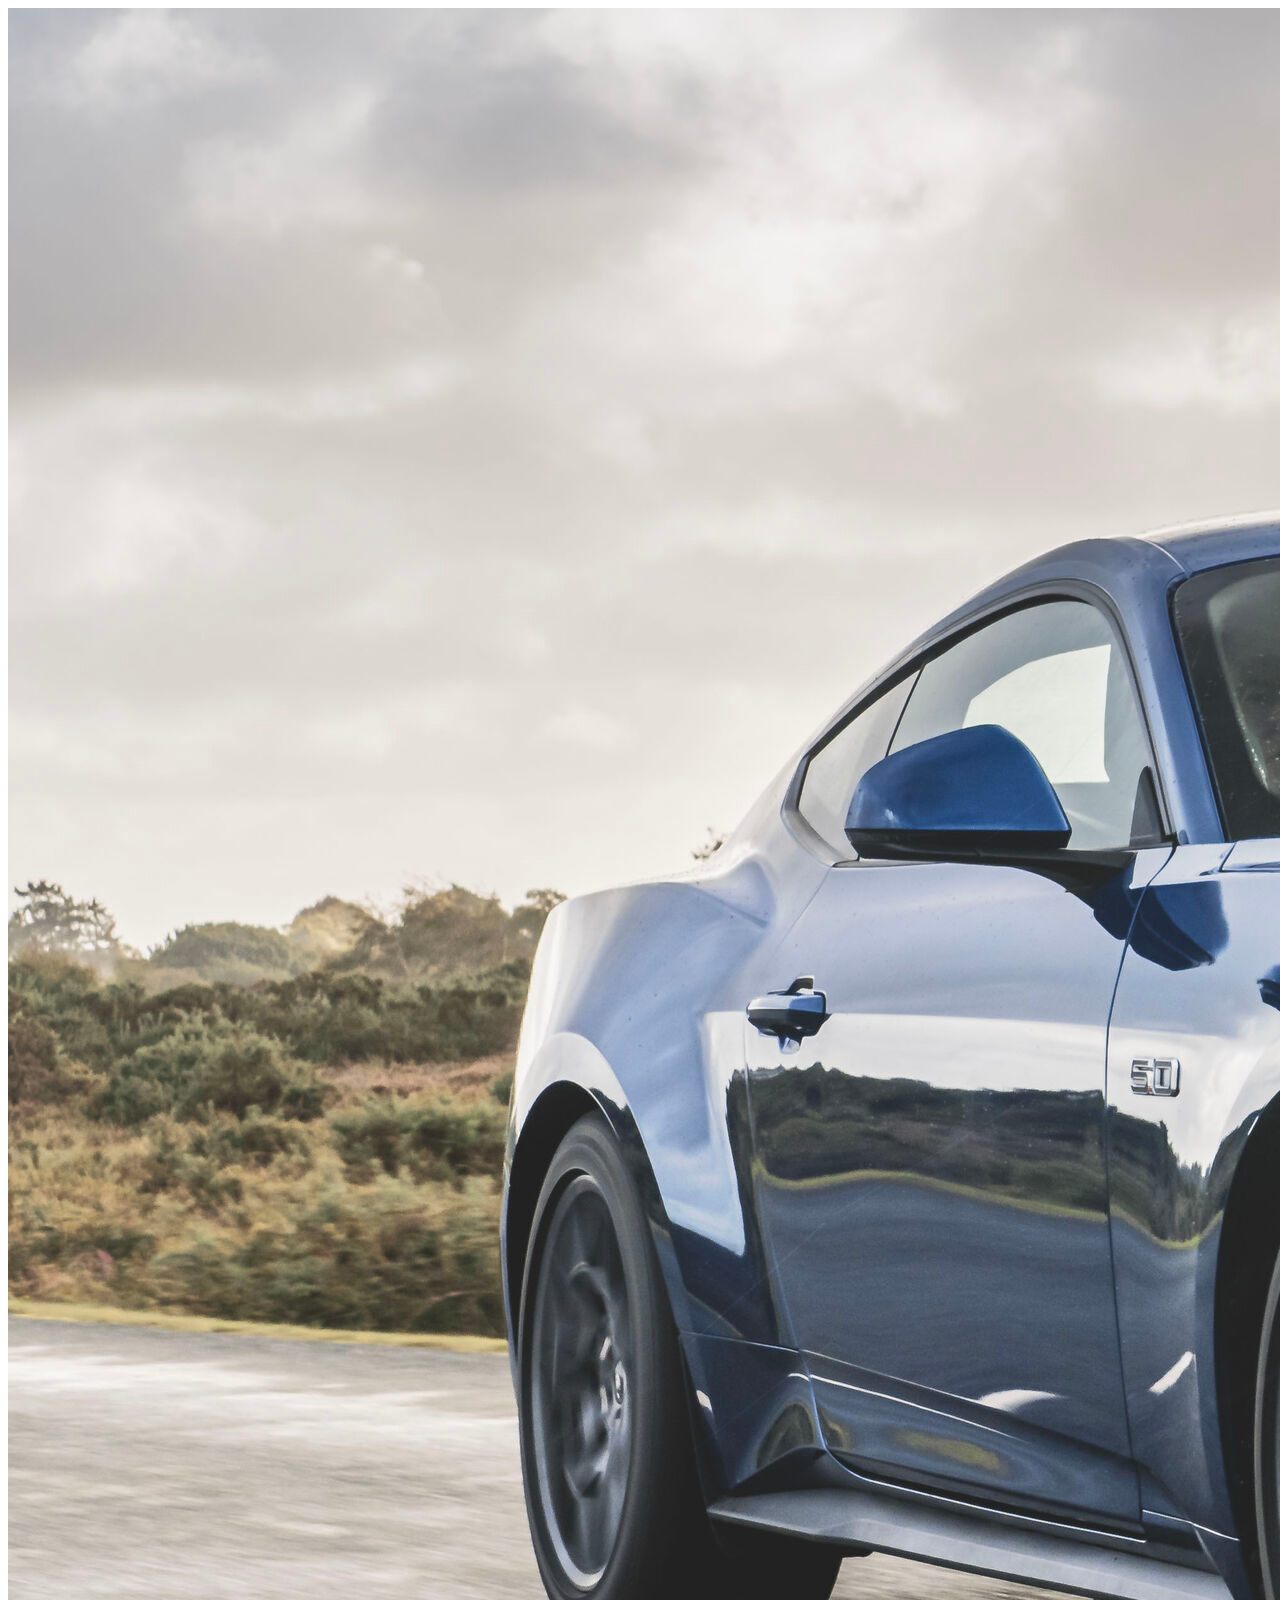
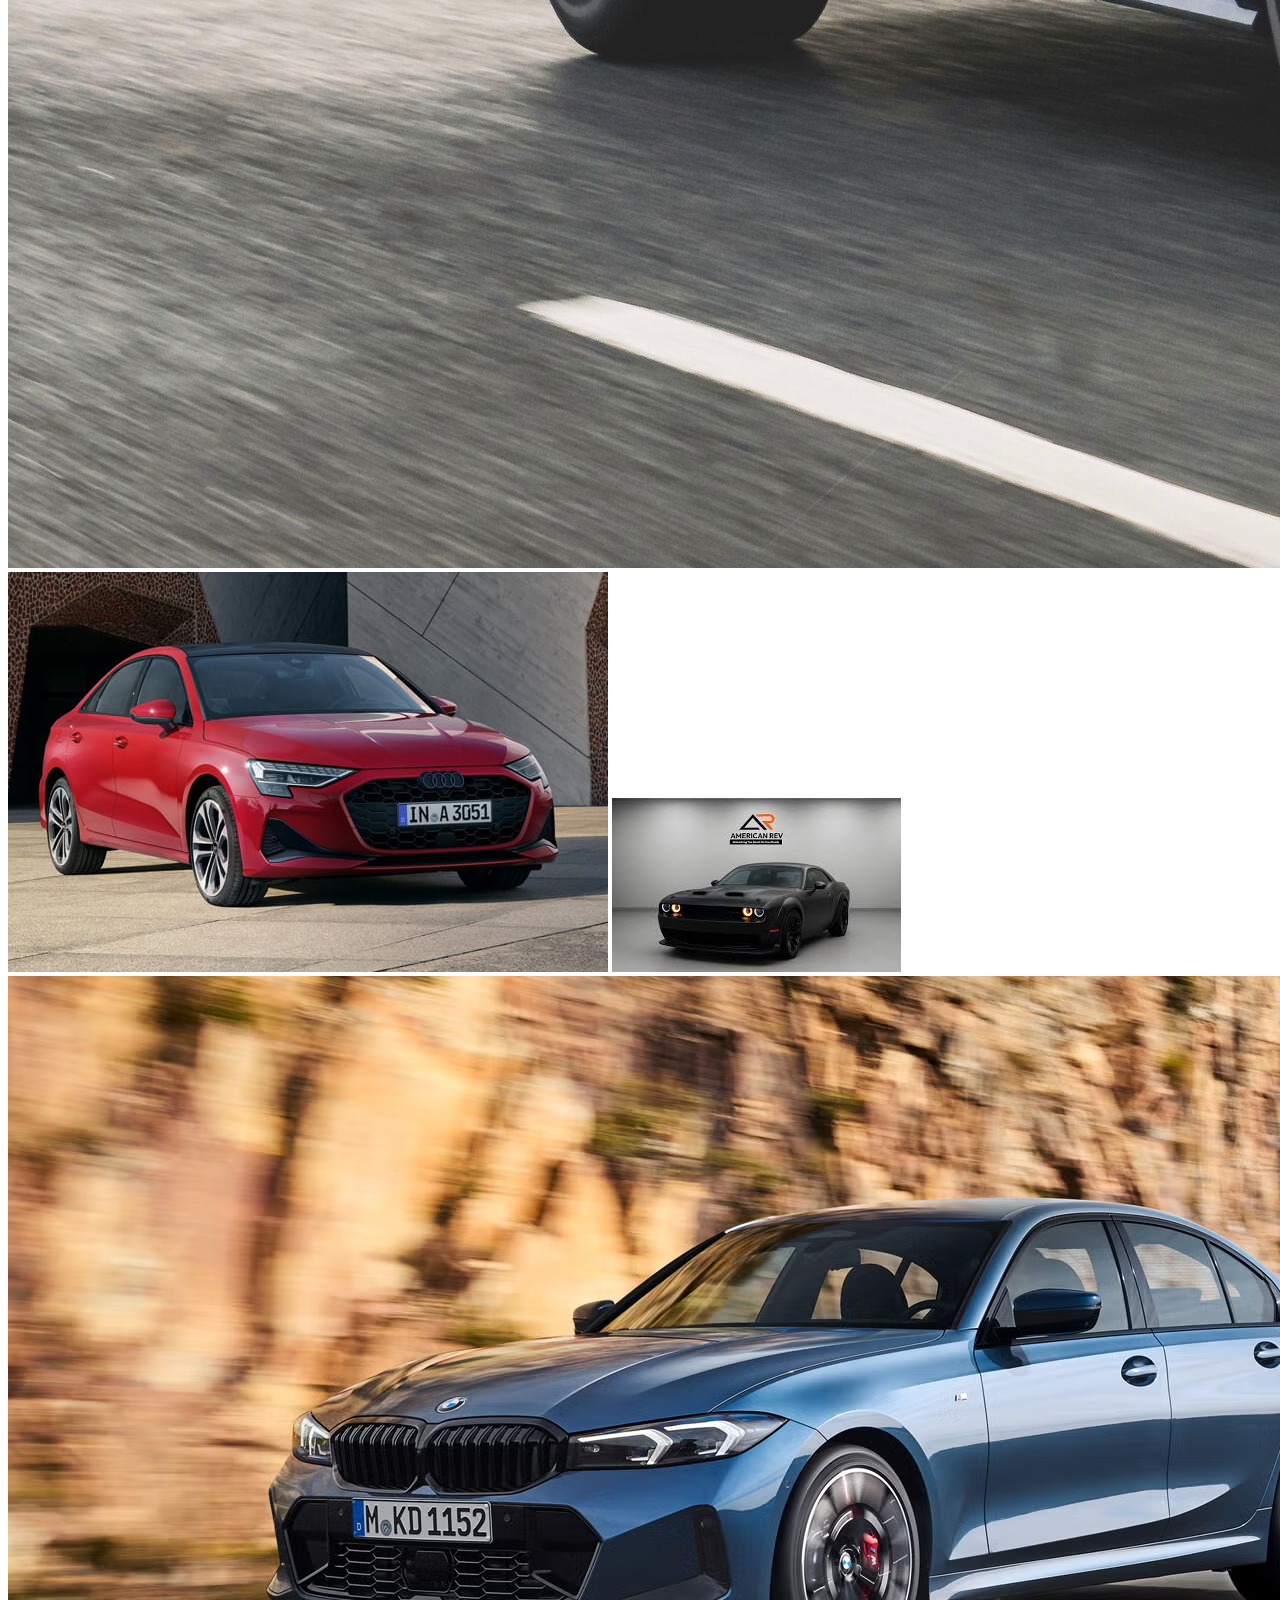
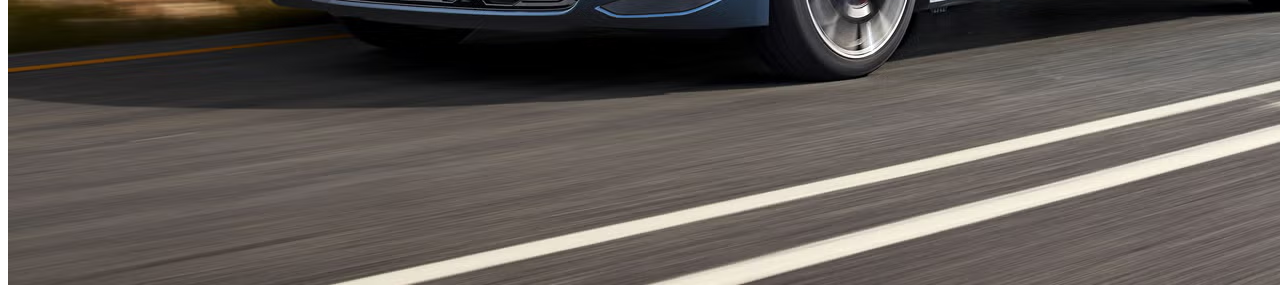
==== index.html @ 73e3424a "fixSlider:version2 rename the file from JQproject to index" ====
<!DOCTYPE html>
<html lang="en">

<head>
    <meta charset="UTF-8">
    <meta name="viewport" content="width=device-width, initial-scale=1.0">
    <title>Jquery Project</title>
    <link rel="stylesheet" href="JQproject.css">
    <script src="jquery.js"></script>
    <script src="JQproject2.js"></script>
    <script src="JQproject.js"></script>
</head>

<body>
    <div id="gallary">

        <img class="./img_in--body" src="img/54196859052_9249719e93_o.jpg" alt="">
        <img class="./img_in--body" src="img/Audi-A3-3.jpg" alt="">
        <img class="./img_in--body" src="img/download.jpeg" alt="">
        <img class="./img_in--body" src="img/2025-bmw-3-series-102-66562dcd6a1c6.avif" alt="">

    </div>
    <div id="slider">
        <div id="slider_content">
            <img id="slider_img" src="" alt="">
            <button id="prev_btn"> previous </button>
            <button id="next_btn"> next </button>
            <button id="close_btn"> close </button>
            <p id="counter"></p>
        </div>
    </div>
</body>

</html>
---- JQproject.css ----
.img_in--body {
    width: 35%;
    height: 280px;
    display: inline-block;
    position: relative;
    left: 180px;
}

#slider {
    display: none;
    position: absolute;
    top: 0;
    left: 0;
    width: 100%;
    height: 100%;
    background: rgba(0, 0, 0, 0.8);
    z-index: 9999;
}

#slider_content {
    position: absolute;
    top: 50%;
    left: 50%;
    transform: translate(-50%, -50%);
    width: 60%;
    text-align: center;
}

#slider_img {
    width: 100%;
    height: 450px;
}

#prev_btn,
#next_btn {
    position: absolute;
    top: 50%;
    transform: translateY(-50%);
    background: #fff;
    border: none;
    padding: 10px 20px;
    cursor: pointer;
    font-size: 20px;
    border-radius: 50px;
}

#prev_btn {
    left: -200px;
}

#next_btn {
    right: -150px;
}

#close_btn {
    position: absolute;
    top: -50px;
    right: -250px;
    background: #fff;
    border: none;
    padding: 8px 12px;
    cursor: pointer;
    font-size: 16px;
    border-radius: 50px;
}

#counter {
    color: #fff;
    text-align: center;
    margin-top: 10px;
}
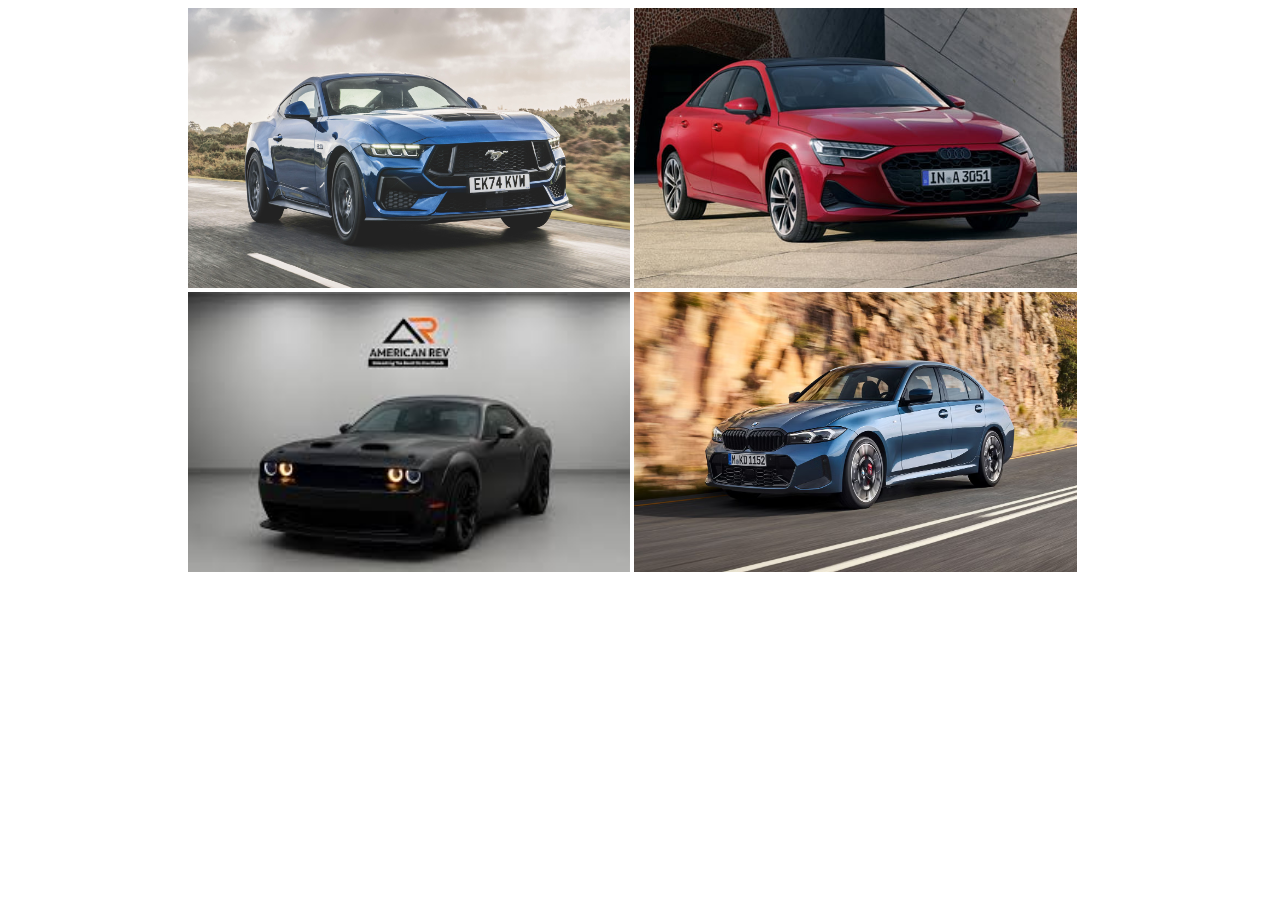
==== commit 0c782cc8: "fixSlider:version3 fix the style" ====
--- a/index.html
+++ b/index.html
@@ -14,10 +14,10 @@
 <body>
     <div id="gallary">
 
-        <img class="./img_in--body" src="img/54196859052_9249719e93_o.jpg" alt="">
-        <img class="./img_in--body" src="img/Audi-A3-3.jpg" alt="">
-        <img class="./img_in--body" src="img/download.jpeg" alt="">
-        <img class="./img_in--body" src="img/2025-bmw-3-series-102-66562dcd6a1c6.avif" alt="">
+        <img class="img_in--body" src="./img/54196859052_9249719e93_o.jpg" alt="">
+        <img class="img_in--body" src="./img/Audi-A3-3.jpg" alt="">
+        <img class="img_in--body" src="./img/download.jpeg" alt="">
+        <img class="img_in--body" src="./img/2025-bmw-3-series-102-66562dcd6a1c6.avif" alt="">
 
     </div>
     <div id="slider">
